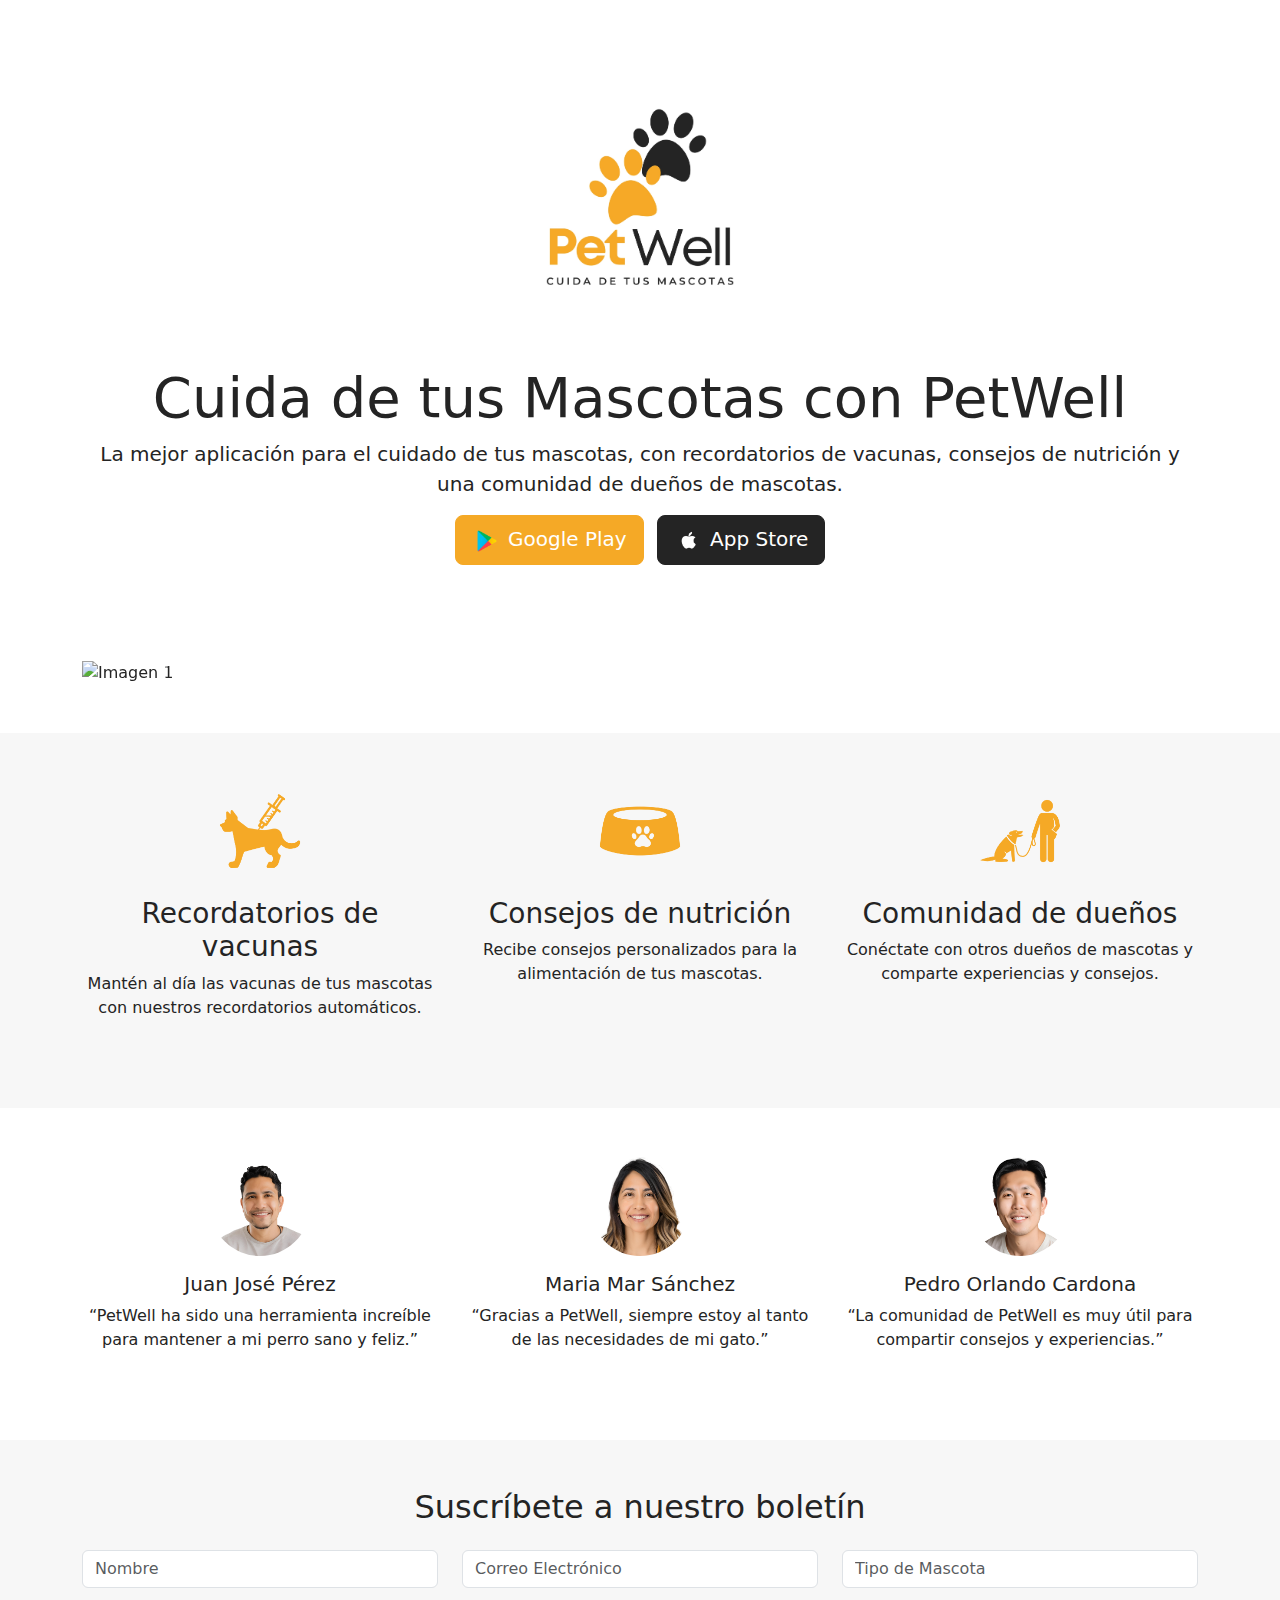
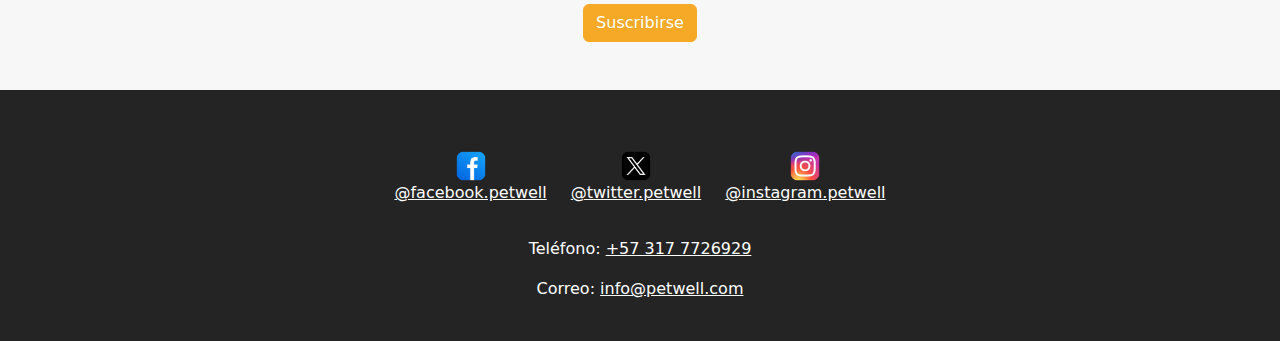
==== index.html @ bfc639fe "sprint 1" ====
<!DOCTYPE html>
<html lang="en">
<head>
    <meta charset="UTF-8">
    <meta name="viewport" content="width=device-width, initial-scale=1.0">
    <link href="https://cdn.jsdelivr.net/npm/bootstrap@5.3.3/dist/css/bootstrap.min.css" rel="stylesheet" integrity="sha384-QWTKZyjpPEjISv5WaRU9OFeRpok6YctnYmDr5pNlyT2bRjXh0JMhjY6hW+ALEwIH" crossorigin="anonymous">
    <link rel="stylesheet" href="styles.css">
    <title>PetWell</title>
    <link rel="website icon" href="images/petwell.redondo.png" type="image/png">
</head>
<body>
    <!-- Sección Principal -->
    <section class="bg-white text-center py-5">
        <div class="container">
            <div class="row">
                <div class="col-12">
                    <img src="images/petwell.jpg" alt="PetWell Logo" class="img-fluid mb-3" style="max-width: 300px;">
                    <h1 class="display-4">Cuida de tus Mascotas con PetWell</h1>
                    <p class="lead">La mejor aplicación para el cuidado de tus mascotas, con recordatorios de vacunas, consejos de nutrición y una comunidad de dueños de mascotas.</p>
                    <a href="#" class="btn btn-primary btn-lg me-2"><img src="images/Play Store.png" alt="Google Play" style="width: 30px;"> Google Play</a>
                    <a href="#" class="btn btn-secondary btn-lg"><img src="images/App Store.png" alt="App Store" style="width: 30px;"> App Store</a>
                </div>
            </div>
        </div>
    </section>

    <!-- Carrusel de Imágenes -->
    <section class="py-5">
        <div class="container">
            <div id="carouselExampleIndicators" class="carousel slide" data-bs-ride="carousel" data-bs-interval="3000">
                <div class="carousel-indicators">
                    <button type="button" data-bs-target="#carouselExampleIndicators" data-bs-slide-to="0" class="active" aria-current="true" aria-label="Slide 1"></button>
                    <button type="button" data-bs-target="#carouselExampleIndicators" data-bs-slide-to="1" aria-label="Slide 2"></button>
                    <button type="button" data-bs-target="#carouselExampleIndicators" data-bs-slide-to="2" aria-label="Slide 3"></button>
                    <button type="button" data-bs-target="#carouselExampleIndicators" data-bs-slide-to="3" aria-label="Slide 4"></button>
                    <button type="button" data-bs-target="#carouselExampleIndicators" data-bs-slide-to="4" aria-label="Slide 5"></button>
                    <button type="button" data-bs-target="#carouselExampleIndicators" data-bs-slide-to="5" aria-label="Slide 6"></button>
                </div>
                <div class="carousel-inner">
                    <div class="carousel-item active">
                        <img src="images/Imagen Carrusel 1.jpg" class="d-block w-100" alt="Imagen 1">
                    </div>
                    <div class="carousel-item">
                        <img src="images/Imagen Carrusel 2.jpg" class="d-block w-100" alt="Imagen 2">
                    </div>
                    <div class="carousel-item">
                        <img src="images/Imagen Carrusel 3.jpg" class="d-block w-100" alt="Imagen 3">
                    </div>
                    <div class="carousel-item">
                        <img src="images/Imagen Carrusel 4.jpg" class="d-block w-100" alt="Imagen 4">
                    </div>
                    <div class="carousel-item">
                        <img src="images/Imagen Carrusel 5.jpg" class="d-block w-100" alt="Imagen 5">
                    </div>
                    <div class="carousel-item">
                        <img src="images/Imagen Carrusel 6.jpg" class="d-block w-100" alt="Imagen 6">
                    </div>
                </div>
                <button class="carousel-control-prev" type="button" data-bs-target="#carouselExampleIndicators" data-bs-slide="prev">
                    <span class="carousel-control-prev-icon" aria-hidden="true"></span>
                    <span class="visually-hidden">Anterior</span>
                </button>
                <button class="carousel-control-next" type="button" data-bs-target="#carouselExampleIndicators" data-bs-slide="next">
                    <span class="carousel-control-next-icon" aria-hidden="true"></span>
                    <span class="visually-hidden">Siguiente</span>
                </button>
            </div>
        </div>
    </section>

    <!-- Sección de Características -->
    <section class="bg-light py-5">
        <div class="container">
            <div class="row">
                <div class="col-md-4 text-center mb-4">
                    <img src="images/Recordatorios de vacunas.png" alt="Recordatorios de vacunas" class="img-fluid mb-3" style="max-width: 100px;">
                    <h3>Recordatorios de vacunas</h3>
                    <p>Mantén al día las vacunas de tus mascotas con nuestros recordatorios automáticos.</p>
                </div>
                <div class="col-md-4 text-center mb-4">
                    <img src="images/Consejos de nutrición.png" alt="Consejos de nutrición" class="img-fluid mb-3" style="max-width: 100px;">
                    <h3>Consejos de nutrición</h3>
                    <p>Recibe consejos personalizados para la alimentación de tus mascotas.</p>
                </div>
                <div class="col-md-4 text-center mb-4">
                    <img src="images/Comunidad de dueños.png" alt="Comunidad de dueños" class="img-fluid mb-3" style="max-width: 100px;">
                    <h3>Comunidad de dueños</h3>
                    <p>Conéctate con otros dueños de mascotas y comparte experiencias y consejos.</p>
                </div>
            </div>
        </div>
    </section>

    <!-- Sección de Testimonios -->
    <section class="bg-white py-5">
        <div class="container">
            <div class="row">
                <div class="col-md-4 text-center mb-4">
                    <img src="images/Juan José Pérez.png" alt="Juan José Pérez" class="rounded-circle mb-3" width="100">
                    <h5>Juan José Pérez</h5>
                    <p>“PetWell ha sido una herramienta increíble para mantener a mi perro sano y feliz.”</p>
                </div>
                <div class="col-md-4 text-center mb-4">
                    <img src="images/María Mar Sánchez.png" alt="Maria Mar Sánchez" class="rounded-circle mb-3" width="100">
                    <h5>Maria Mar Sánchez</h5>
                    <p>“Gracias a PetWell, siempre estoy al tanto de las necesidades de mi gato.”</p>
                </div>
                <div class="col-md-4 text-center mb-4">
                    <img src="images/Pedro Orlando Cardona.png" alt="Pedro Orlando Cardona" class="rounded-circle mb-3" width="100">
                    <h5>Pedro Orlando Cardona</h5>
                    <p>“La comunidad de PetWell es muy útil para compartir consejos y experiencias.”</p>
                </div>
            </div>
        </div>
    </section>

    <!-- Sección de Registro -->
    <section class="bg-light py-5">
        <div class="container">
            <h2 class="text-center mb-4">Suscríbete a nuestro boletín</h2>
            <form>
                <div class="row mb-3">
                    <div class="col-md-4">
                        <input type="text" class="form-control" placeholder="Nombre" required>
                    </div>
                    <div class="col-md-4">
                        <input type="email" class="form-control" placeholder="Correo Electrónico" required>
                    </div>
                    <div class="col-md-4">
                        <input type="text" class="form-control" placeholder="Tipo de Mascota" required>
                    </div>
                </div>
                <div class="row">
                    <div class="col text-center">
                        <button type="submit" class="btn btn-primary">Suscribirse</button>
                    </div>
                </div>
            </form>
        </div>
    </section>

    <!-- Footer con Redes Sociales y Formas de Contacto -->
    <footer class="bg-dark text-white text-center py-4">
        <div class="container">
            <h4>Síguenos en nuestras redes sociales</h4>
            <div class="d-flex justify-content-center mb-3">
                <div class="me-4">
                    <a href="https://www.facebook.com/" class="text-white">
                        <img src="images/Facebook.png" alt="Facebook" style="width: 30px; height: 30px;">
                        <p>@facebook.petwell</p>
                    </a>
                </div>
                <div class="me-4">
                    <a href="https://x.com/?lang=en" class="text-white">
                        <img src="images/Twitter.png" alt="Twitter" style="width: 30px; height: 30px;">
                        <p>@twitter.petwell</p>
                    </a>
                </div>
                <div>
                    <a href="https://www.instagram.com/" class="text-white">
                        <img src="images/Instagram.png" alt="Instagram" style="width: 30px; height: 30px;">
                        <p>@instagram.petwell</p>
                    </a>
                </div>
            </div>
            <div class="mt-3">
                <p>Teléfono: <a href="tel:+57 317 7726929" class="text-white">+57 317 7726929</a></p>
                <p>Correo: <a href="mailto:info@petwell.com" class="text-white">info@petwell.com</a></p>
            </div>
        </div>
    </footer>

    <!-- Scripts -->
    <script src="https://cdn.jsdelivr.net/npm/@popperjs/core@2.5.3/dist/umd/popper.min.js"></script>
    <script src="https://cdn.jsdelivr.net/npm/bootstrap@5.3.3/dist/js/bootstrap.bundle.min.js" integrity="sha384-YvpcrYf0tY3lHB60NNkmXc5s9fDVZLESaAA55NDzOxhy9GkcIdslK1eN7N6jIeHz" crossorigin="anonymous"></script>
</body>
</html>
---- styles.css ----
body {
    background-color: white;
    color: #242424;
}

.btn-primary {
    background-color: #f5a926;
    border-color: #f5a926;
}

.btn-secondary {
    background-color: #242424;
    border-color: #242424;
}

h1, h2, h3, h4, h5, h6 {
    color: #242424;
}

.footer {
    background-color: #242424;
    color: white;
}

.footer a {
    color: #f5a926;
}

body {
    background-color: white;
    color: #242424;
}

.btn-primary {
    background-color: #f5a926;
    border-color: #f5a926;
}

.btn-secondary {
    background-color: #242424;
    border-color: #242424;
}

h1, h2, h3, h4, h5, h6 {
    color: #242424;
}

.footer {
    background-color: #242424;
    color: white;
}

.footer a {
    color: #f5a926;
}

.img-fluid {
    max-width: 100%;
    height: auto;
}

.bg-light {
    background-color: #f7f7f7 !important;
}

.bg-dark {
    background-color: #242424 !important;
}
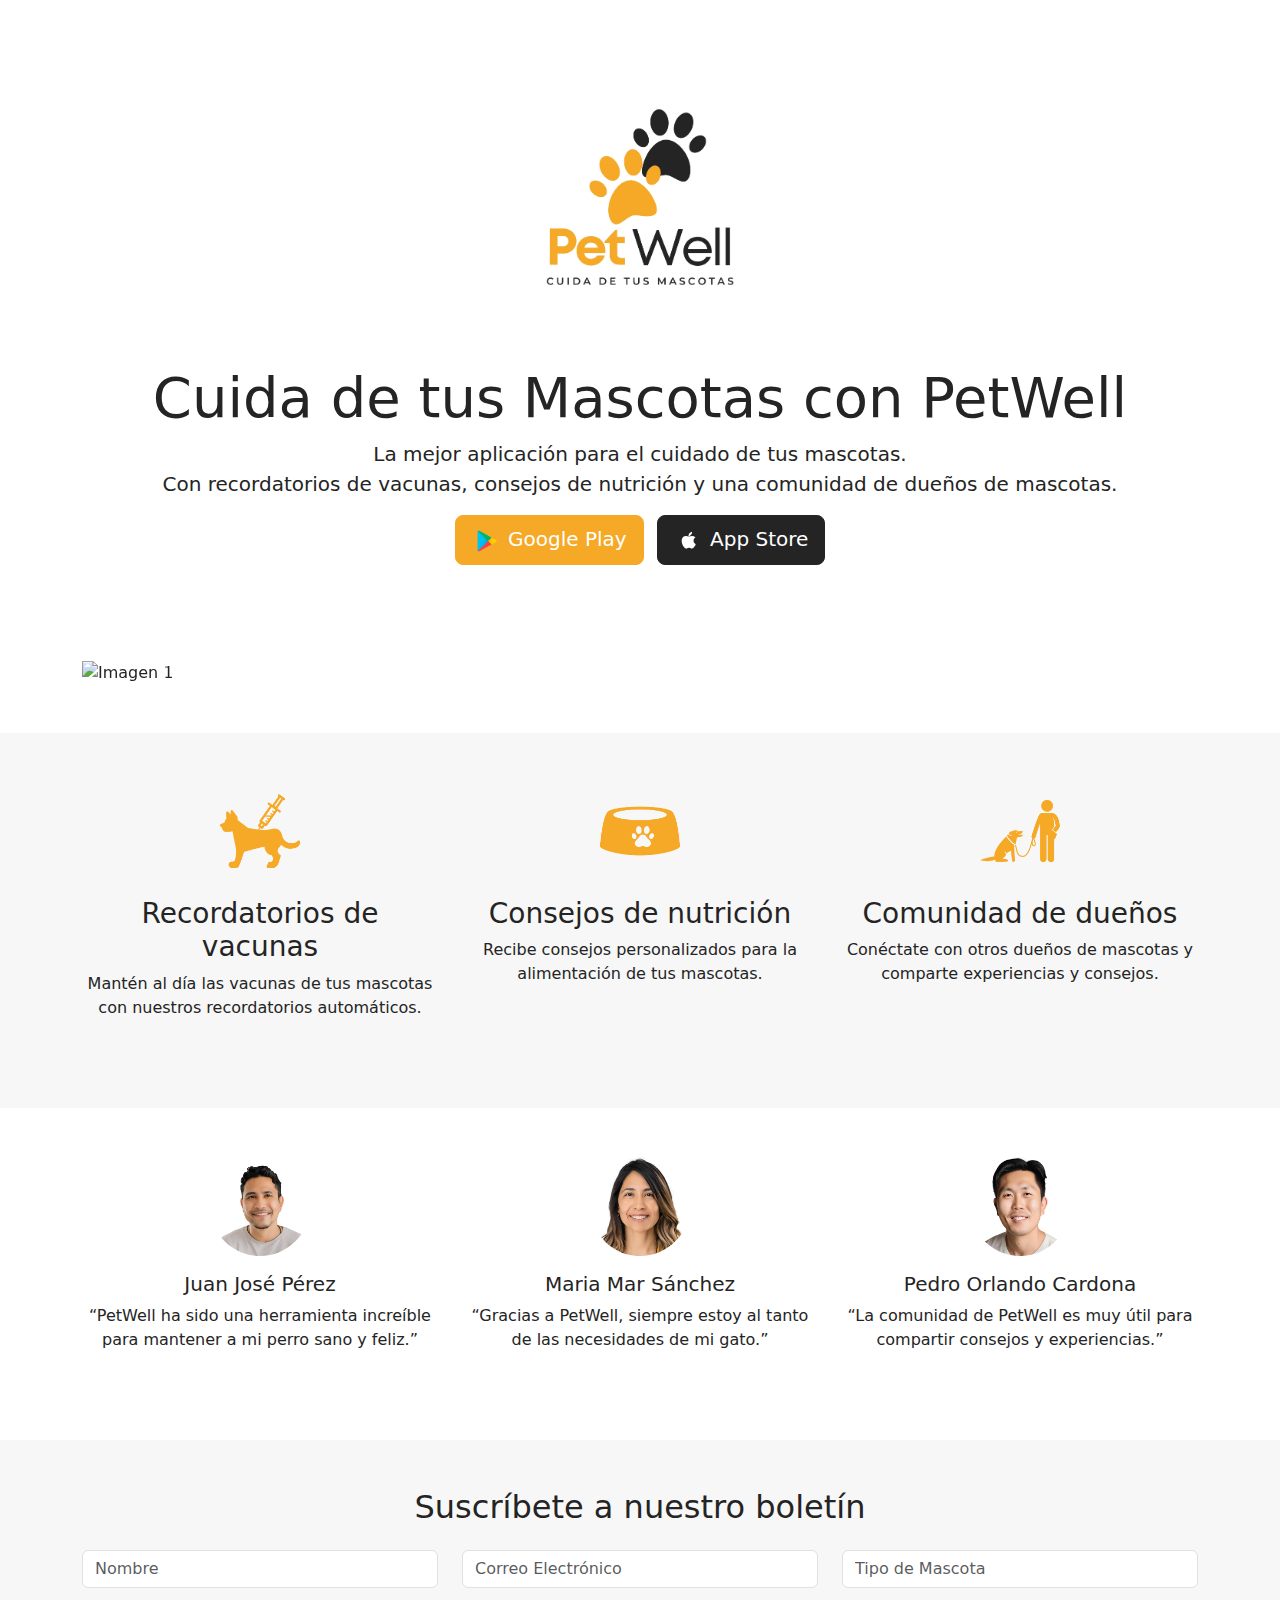
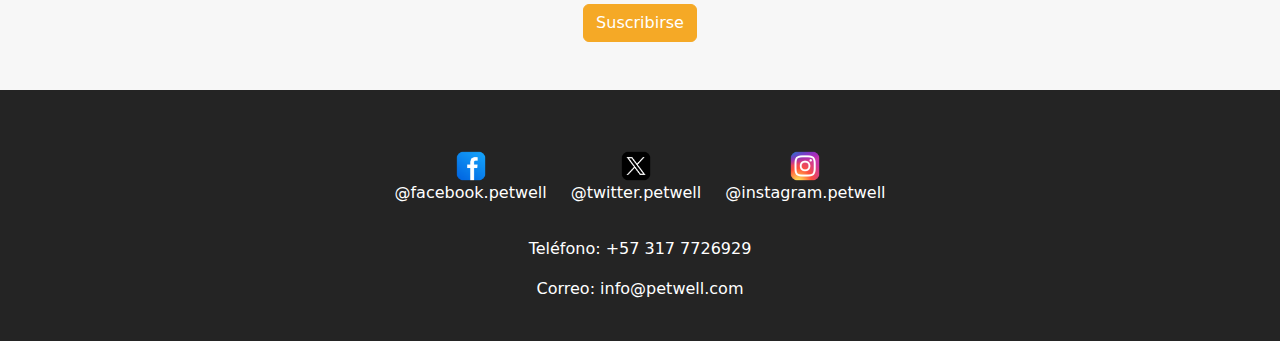
==== commit e4bfcf11: "sprint 2" ====
--- a/index.html
+++ b/index.html
@@ -16,7 +16,7 @@
                 <div class="col-12">
                     <img src="images/petwell.jpg" alt="PetWell Logo" class="img-fluid mb-3" style="max-width: 300px;">
                     <h1 class="display-4">Cuida de tus Mascotas con PetWell</h1>
-                    <p class="lead">La mejor aplicación para el cuidado de tus mascotas, con recordatorios de vacunas, consejos de nutrición y una comunidad de dueños de mascotas.</p>
+                    <p class="lead">La mejor aplicación para el cuidado de tus mascotas. <br>Con recordatorios de vacunas, consejos de nutrición y una comunidad de dueños de mascotas.</p>
                     <a href="#" class="btn btn-primary btn-lg me-2"><img src="images/Play Store.png" alt="Google Play" style="width: 30px;"> Google Play</a>
                     <a href="#" class="btn btn-secondary btn-lg"><img src="images/App Store.png" alt="App Store" style="width: 30px;"> App Store</a>
                 </div>
@@ -68,28 +68,34 @@
         </div>
     </section>
 
-    <!-- Sección de Características -->
-    <section class="bg-light py-5">
-        <div class="container">
-            <div class="row">
-                <div class="col-md-4 text-center mb-4">
+<!-- Sección de Características -->
+<section class="bg-light py-5">
+    <div class="container">
+        <div class="row">
+            <div class="col-md-4 text-center mb-4">
+                <a href="vacunas.html">
                     <img src="images/Recordatorios de vacunas.png" alt="Recordatorios de vacunas" class="img-fluid mb-3" style="max-width: 100px;">
                     <h3>Recordatorios de vacunas</h3>
-                    <p>Mantén al día las vacunas de tus mascotas con nuestros recordatorios automáticos.</p>
-                </div>
-                <div class="col-md-4 text-center mb-4">
+                </a>
+                <p>Mantén al día las vacunas de tus mascotas con nuestros recordatorios automáticos.</p>
+            </div>
+            <div class="col-md-4 text-center mb-4">
+                <a href="nutricion.html">
                     <img src="images/Consejos de nutrición.png" alt="Consejos de nutrición" class="img-fluid mb-3" style="max-width: 100px;">
                     <h3>Consejos de nutrición</h3>
-                    <p>Recibe consejos personalizados para la alimentación de tus mascotas.</p>
-                </div>
-                <div class="col-md-4 text-center mb-4">
+                </a>
+                <p>Recibe consejos personalizados para la alimentación de tus mascotas.</p>
+            </div>
+            <div class="col-md-4 text-center mb-4">
+                <a href="dueños.html">
                     <img src="images/Comunidad de dueños.png" alt="Comunidad de dueños" class="img-fluid mb-3" style="max-width: 100px;">
                     <h3>Comunidad de dueños</h3>
-                    <p>Conéctate con otros dueños de mascotas y comparte experiencias y consejos.</p>
-                </div>
+                </a>
+                <p>Conéctate con otros dueños de mascotas y comparte experiencias y consejos.</p>
             </div>
         </div>
-    </section>
+    </div>
+</section>
 
     <!-- Sección de Testimonios -->
     <section class="bg-white py-5">
--- a/styles.css
+++ b/styles.css
@@ -1,3 +1,4 @@
+/*Diseño Rama Main*/
 body {
     background-color: white;
     color: #242424;
@@ -65,4 +66,27 @@
 
 .bg-dark {
     background-color: #242424 !important;
+}
+
+body {
+    background-color: white;
+    color: #242424;
+}
+
+.bg-light {
+    background-color: #f7f7f7 !important;
+}
+
+.img-fluid {
+    max-width: 100%;
+    height: auto;
+}
+
+a {
+    text-decoration: none;
+    color: inherit;
+}
+
+a:hover {
+    text-decoration: underline;
 }